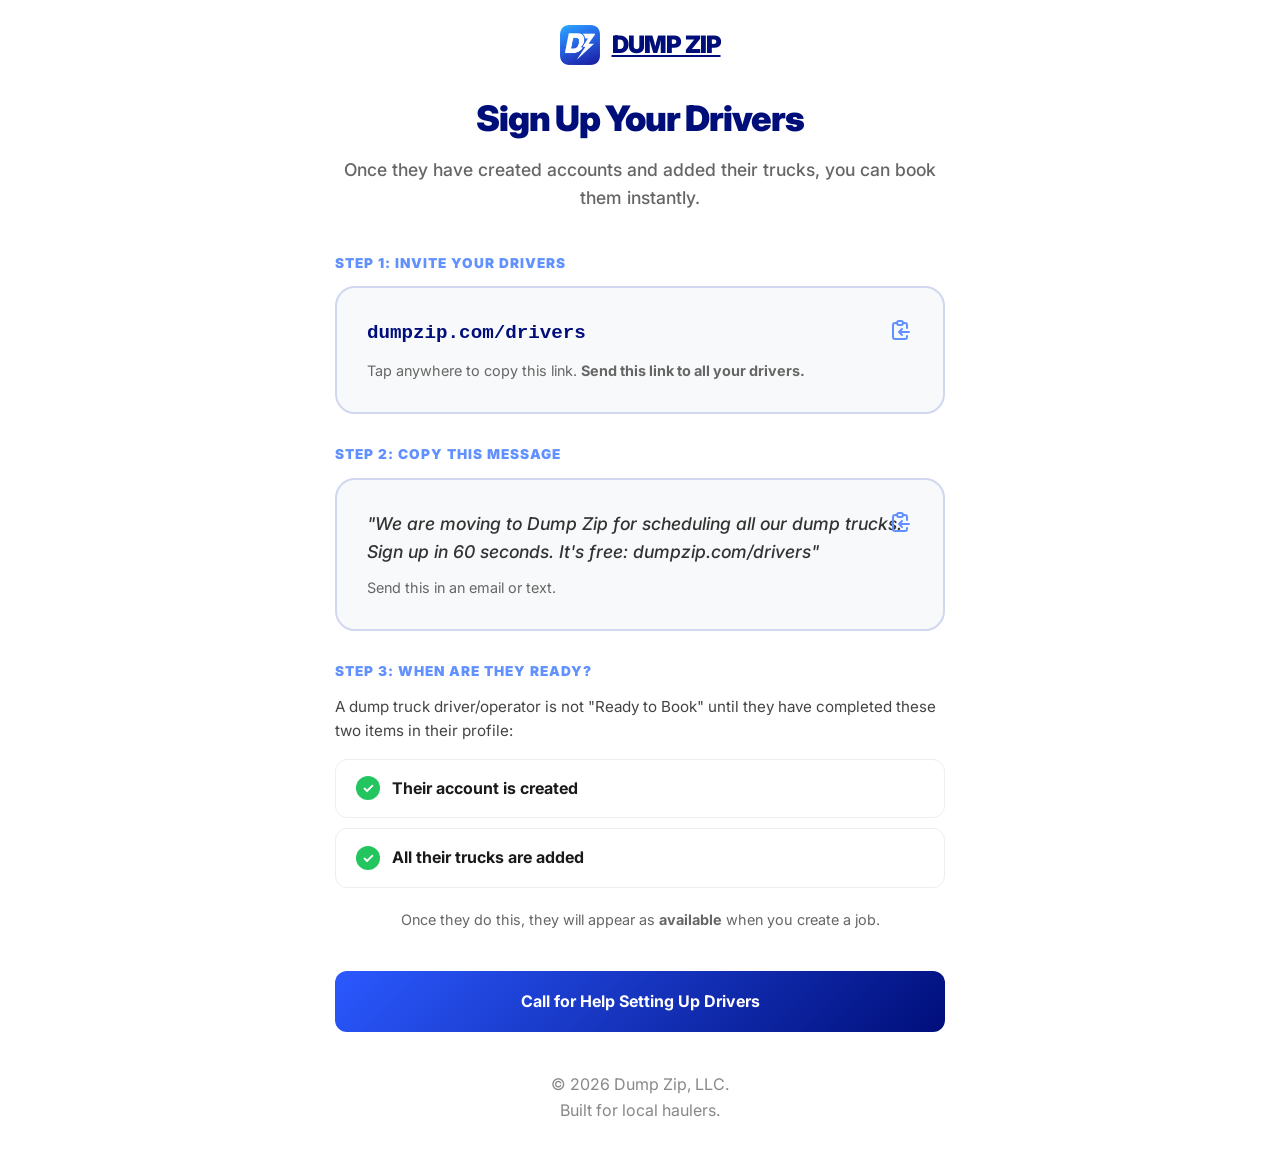
==== contractors/index.html @ 71e38ce5 "Add files via upload" ====
<!DOCTYPE html>
<html lang="en">
<head>
    <meta charset="UTF-8">
    <meta name="viewport" content="width=device-width, initial-scale=1.0">
    <title>Contractor Setup | Dump Zip</title>
    <link rel="preconnect" href="https://fonts.googleapis.com">
    <link rel="preconnect" href="https://fonts.gstatic.com" crossorigin>
    <link href="https://fonts.googleapis.com/css2?family=Inter:wght@400;500;700;900&display=swap" rel="stylesheet">
    <link rel="stylesheet" href="../style.css">
</head>
<body>

<nav>
    <div class="container">
        <a href="../index.html" class="logo dark">
            <img src="../media/logo_transparent_150x150.png" alt="Dump Zip">
            Dump Zip
        </a>
    </div>
</nav>

<div class="container w-narrow" style="text-align: center; padding-top: 0;">
    <header style="margin-bottom: 40px;">
        <h1 style="font-size: 2.2rem; font-weight: 900; color: #000E7A; letter-spacing: -1px; margin-bottom: 10px;">Sign Up Your Drivers</h1>
        <p style="font-size: 1.1rem; color: #666; font-weight: 500;">Once they have created accounts and added their trucks, you can book them instantly.</p>
    </header>

    <!-- STEP 1: THE LINK -->
    <span class="step-label">Step 1: Invite Your Drivers</span>
    <div class="instruction-card" onclick="copyText('https://dumpzip.com/driver-setup.html', 'Link copied to clipboard!')">
        <svg class="copy-icon" fill="none" stroke="currentColor" viewBox="0 0 24 24" xmlns="http://www.w3.org/2000/svg"><path stroke-linecap="round" stroke-linejoin="round" stroke-width="2" d="M8 5H6a2 2 0 00-2 2v12a2 2 0 002 2h10a2 2 0 002-2v-1M8 5a2 2 0 002 2h2a2 2 0 002-2M8 5a2 2 0 012-2h2a2 2 0 012 2m0 0h2a2 2 0 012 2v3m2 4H10m0 0l3-3m-3 3l3 3"></path></svg>
        <span style="font-family: monospace; font-size: 1.2rem; font-weight: 700; color: #000E7A;">dumpzip.com/drivers</span>
        <p style="margin-top:10px; font-size: 0.9rem; color: #666;">Tap anywhere to copy this link. <strong>Send this link to all your drivers.</strong></p>
    </div>

    <!-- STEP 2: THE SCRIPT -->
    <span class="step-label">Step 2: Copy this Message</span>
    <div class="instruction-card" onclick="copyText('We are moving to Dump Zip for scheduling. You must sign up and add your trucks here: https://dumpzip.com/driver-setup.html', 'Message copied! Now paste it in your text thread.')">
        <svg class="copy-icon" fill="none" stroke="currentColor" viewBox="0 0 24 24" xmlns="http://www.w3.org/2000/svg"><path stroke-linecap="round" stroke-linejoin="round" stroke-width="2" d="M8 5H6a2 2 0 00-2 2v12a2 2 0 002 2h10a2 2 0 002-2v-1M8 5a2 2 0 002 2h2a2 2 0 002-2M8 5a2 2 0 012-2h2a2 2 0 012 2m0 0h2a2 2 0 012 2v3m2 4H10m0 0l3-3m-3 3l3 3"></path></svg>
        <span style="font-size: 1.1rem; font-weight: 500; font-style: italic; color: #333;">"We are moving to Dump Zip for scheduling all our dump trucks. Sign up in 60 seconds. It's free: dumpzip.com/drivers"</span>
        <p style="margin-top:10px; font-size: 0.9rem; color: #666;">Send this in an email or text.</p>
    </div>

    <!-- STEP 3: THE VISUAL GOAL -->
    <span class="step-label">Step 3: When are they ready?</span>
    <p style="margin-bottom: 15px; font-size: 0.95rem; color: #444; text-align: left;">A dump truck driver/operator is not "Ready to Book" until they have completed these two items in their profile:</p>
    
    <div class="status-pill">
        <div class="check-circle">✓</div>
        <span>Their account is created</span>
    </div>
    <div class="status-pill">
        <div class="check-circle">✓</div>
        <span>All their trucks are added</span>
    </div>

    <p style="margin-top: 20px; font-size: 0.9rem; color: #666;">Once they do this, they will appear as <strong>available</strong> when you create a job.</p>

    <a href="tel:1234567890" class="btn btn-onboarding">Call for Help Setting Up Drivers</a>

    <footer class="light" style="border-top: none;">
        © <script>document.write(new Date().getFullYear());</script> Dump Zip, LLC. <br>
        Built for local haulers.
    </footer>
</div>

<div id="toast">Message Copied!</div>

<script>
    function copyText(text, message) {
        // 1. Capture the element that was clicked
        const card = event.currentTarget;
        const toast = document.getElementById('toast');

        // 2. Perform the copy
        navigator.clipboard.writeText(text).then(() => {
            // 3. Show feedback
            toast.innerText = message;
            toast.style.display = 'block';
            card.style.borderColor = 'var(--success)'; // Use the success green from CSS
            
            // 4. THE FIX: Hide after 2 seconds
            setTimeout(() => {
                toast.style.display = 'none';
                card.style.borderColor = 'var(--border-color)'; // Reset to standard border
            }, 2000); 
        });
    }
</script>

</body>
</html>
---- style.css ----
/* --- 1. DESIGN TOKENS --- */
:root {
    --primary-gradient: linear-gradient(135deg, #2b59ff 0%, #000E7A 100%);
    --white: #ffffff;
    --text-dark: #1a1a1a;
    --text-light: #f0f0f0;
    --accent: #6190FF;
    --card-bg: #f8f9fa;
    --success: #22c55e;
    --danger: #ef4444;
    --border-color: #d0d7ef;
    --shadow: 0 10px 30px rgba(0,0,0,0.1);
}

/* --- 2. GLOBAL RESET & BASE --- */
/* These must stay at the TOP so classes can override them */
* { margin: 0; padding: 0; box-sizing: border-box; }

/* Structural lists (Nav/Footers) must be clean by default */
ul { list-style: none; padding: 0; margin: 0; }

body {
    font-family: 'Inter', sans-serif;
    line-height: 1.6;
    color: var(--text-dark);
    background-color: var(--white);
    overflow-x: hidden;
    overflow-wrap: break-word; 
}

/* --- 3. GLOBAL NARRATIVE LISTS --- */
/* This section intentionally overrides the 'ul' reset above for text-heavy content */
.narrative ul, 
.legal-body ul { 
    margin-bottom: 20px; 
    padding-left: 25px; 
    list-style-type: disc; 
}

.narrative li, 
.legal-body li { 
    margin-bottom: 12px; 
    display: list-item; 
}

/* --- 4. LAYOUT CONTAINERS --- */
.container { width: 100%; margin: 0 auto; padding: 0 20px; }
.w-wide { max-width: 1200px; }   /* Home/Marketing Grid */
.w-med { max-width: 850px; }    /* Legal / Terms of Service */
.w-narrow { max-width: 650px; } /* Onboarding / Support / Tools */

/* --- 5. NAVIGATION & LOGO --- */
nav { padding: 25px 0; width: 100%; z-index: 100; text-align: center; }
nav.abs { position: absolute; background: transparent; }

.logo {
    font-weight: 900; font-size: 1.8rem; color: var(--white);
    text-transform: uppercase; letter-spacing: -1px;
    display: flex; align-items: center; justify-content: center; gap: 12px;
}
.logo img { width: 40px; height: 40px; object-fit: contain; }
.logo.dark { color: #000E7A; font-size: 1.5rem; }

/* --- 6. HERO SECTION (Landing Page) --- */
.hero {
    background: var(--primary-gradient); color: var(--white);
    padding: 140px 0 100px; text-align: center;
    position: relative; overflow: hidden;
    display: flex; align-items: center; min-height: 650px;
}
.floating-pill {
    position: absolute; padding: 16px 32px; border-radius: 100px;
    font-weight: 700; font-size: 1.1rem; white-space: nowrap;
    box-shadow: 0 30px 60px rgba(0,0,0,0.4); pointer-events: none; z-index: 5;
    display: flex; align-items: center; gap: 12px;
}
.pill-green { background: var(--success); color: white; }
.pill-blue { background: rgba(97, 144, 255, 0.45); color: white; border: 1.5px solid rgba(255,255,255,0.2); }
.pill-glass { background: rgba(255, 255, 255, 0.12); color: white; border: 1.5px solid rgba(255, 255, 255, 0.2); }

/* Placement for Pills */
.p-1 { top: 15%; left: 15%; transform: rotate(-8deg); }
.p-2 { top: 20%; right: 12%; transform: rotate(6deg); filter: blur(2px); opacity: 0.6; }
.p-3 { bottom: 15%; left: 18%; transform: rotate(4deg); }
.p-4 { bottom: 12%; right: 18%; transform: rotate(-6deg); }
.p-5 { top: 48%; left: 8%; transform: rotate(-4deg); filter: blur(3px); opacity: 0.5; }
.p-6 { top: 40%; right: 6%; transform: rotate(10deg); }
.p-7 { top: 8%; left: 42%; transform: rotate(-2deg); filter: blur(4px); opacity: 0.4; }

.legibility-shield {
    position: absolute;
    top: 50%;
    left: 50%;
    transform: translate(-50%, -50%);
    width: 120%; 
    height: 100%;
    z-index: 8;
    pointer-events: none;
    backdrop-filter: blur(25px);
    -webkit-backdrop-filter: blur(25px);
    -webkit-mask-image: radial-gradient(circle, black 20%, transparent 70%);
    mask-image: radial-gradient(circle, black 20%, transparent 70%);
    background: radial-gradient(circle, rgba(0, 5, 46, 0.4) 0%, transparent 70%);
}
.hero-text-content {
    position: relative;
    z-index: 20;
    max-width: 1100px;
    margin: 0 auto;
}
.hero-h1 { font-size: clamp(3rem, 10vw, 7.5rem); font-weight: 900; line-height: 1; letter-spacing: -4px; margin-bottom: 25px; text-shadow: 0 10px 30px rgba(0,0,0,0.3); }
.hero-h2 { font-size: clamp(1.2rem, 3vw, 2.2rem); font-weight: 500; margin-bottom: 60px; letter-spacing: -0.5px; }

/* --- 7. MARKETING BLOCKS --- */
.location-bar { background: #f0f4ff; padding: 20px; text-align: center; font-weight: 700; color: #000E7A; text-transform: uppercase; letter-spacing: 1px; border-bottom: 1px solid #d0d7ef; }

.promise { background: var(--white); padding: 80px 0; border-bottom: 1px solid #eee; }
.promise-grid { display: grid; grid-template-columns: repeat(4, 1fr); gap: 30px; align-items: flex-start; }
.promise-card { text-align: center; padding: 10px; }
.promise-icon { width: 56px; height: 56px; margin: 0 auto 20px auto; color: var(--accent); background: rgba(97, 144, 255, 0.1); padding: 14px; border-radius: 16px; display: block; }
.promise h3 { font-size: 1.25rem; font-weight: 900; margin-bottom: 12px; color: #000E7A; }
.promise p { font-size: 0.95rem; opacity: 0.8; color: #444; }

.features { padding: 100px 0; background-color: var(--card-bg); }
.feature-row { display: flex; align-items: center; gap: 60px; margin-bottom: 120px; }
.feature-row.reverse { flex-direction: row-reverse; }
.feature-text { flex: 1; }
.feature-text h2 { font-size: 2.5rem; font-weight: 900; color: #000E7A; margin-bottom: 20px; }
.feature-text p { font-size: 1.2rem; margin-bottom: 25px; }
.feature-text li { margin-bottom: 15px; padding-left: 30px; position: relative; font-weight: 500; }
.feature-text li::before { content: '✓'; position: absolute; left: 0; color: var(--accent); font-weight: 900; font-size: 1.2rem; }

.feature-video { flex: 0 0 320px; position: relative; }
.phone-frame { background: #fff; padding: 12px; border-radius: 20px; box-shadow: 0 25px 50px -12px rgba(0, 0, 0, 0.15); border: 2px solid #e5e7eb; }
.video-container { width: 100%; border-radius: 10px; overflow: hidden; background: #eee; aspect-ratio: 9/16; display: block; }
.video-container video { width: 100%; height: 100%; object-fit: cover; }

.proof-section { padding: 100px 0; background: var(--white); border-top: 1px solid #eee; }
.proof-grid { display: grid; grid-template-columns: 1fr 1.2fr; gap: 60px; align-items: center; }
.proof-image img { width: 100%; filter: drop-shadow(0 30px 50px rgba(0,0,0,0.3)); transition: transform 0.3s ease; }
.proof-text h2 { font-size: 2.2rem; font-weight: 900; margin-bottom: 20px; color: #000E7A; }

/* Contextual setup links on homepage */
.setup-link {
    display: inline-block;
    margin-top: 20px;
    color: var(--primary-gradient);
    font-weight: 900;
    text-decoration: none;
    font-size: 1rem;
    border-bottom: 2px solid transparent;
    transition: all 0.2s;
    background: #eef2ff;
    padding: 10px 18px;
    border-radius: 8px;
}

.setup-link:hover {
    background: #dbeafe;
    transform: translateX(5px);
}

/* --- 8. BUTTONS --- */
.btn { padding: 18px 32px; border-radius: 12px; text-decoration: none; font-weight: 700; font-size: 1rem; transition: transform 0.2s; text-align: center; display: inline-block; }
.btn-primary { background: var(--white); color: #000E7A; box-shadow: 0 10px 30px rgba(0,0,0,0.2); }
.btn-secondary { background: rgba(255,255,255,0.1); color: var(--white); border: 1px solid rgba(255,255,255,0.3); backdrop-filter: blur(10px); }
.btn-onboarding { background: var(--primary-gradient); color: white; width: 100%; margin-top: 40px; }
.btn:hover { transform: translateY(-3px); }

/* --- 9. ONBOARDING & TOOL-KIT CARDS --- */
.step-label { font-weight: 900; text-transform: uppercase; font-size: 0.85rem; color: var(--accent); letter-spacing: 1px; margin-bottom: 12px; display: block; text-align: left; }
.instruction-card { 
    background: var(--card-bg); 
    border: 2px solid var(--border-color); 
    border-radius: 20px; 
    padding: 30px; 
    margin-bottom: 30px; 
    position: relative;
    cursor: pointer;
    transition: all 0.2s ease;
    text-align: left;
}
.instruction-card:hover { border-color: var(--accent); background: #f0f4ff; }
.copy-icon { position: absolute; top: 30px; right: 30px; color: var(--accent); width: 24px; height: 24px; }

.status-pill { 
    display: flex; align-items: center; gap: 12px; background: #fff; padding: 16px 20px; 
    border-radius: 12px; border: 1.5px solid #eee; font-weight: 700; margin-bottom: 10px;
}
.check-circle { width: 24px; height: 24px; background: var(--success); color: white; border-radius: 50%; display: flex; align-items: center; justify-content: center; font-size: 14px; }

/* --- 10. LEGAL & POLICY STYLES --- */
.legal-body { line-height: 1.7; padding: 60px 0; }
.legal-body h1 { font-size: 2.5rem; font-weight: 900; color: #000E7A; margin-bottom: 10px; }
.legal-body h2 { font-size: 1.5rem; font-weight: 800; color: #000E7A; margin-top: 40px; margin-bottom: 15px; }
.last-updated { color: #666; font-size: 0.95rem; margin-bottom: 40px; border-bottom: 2px solid #f0f0f0; padding-bottom: 20px; }
.highlight-box { background-color: #f0f4ff; border-radius: 12px; padding: 25px; margin: 30px 0; border: 1px solid #d0d7ef; }
.back-link { display: inline-block; margin-bottom: 30px; color: #2b59ff; text-decoration: none; font-weight: 700; font-size: 0.9rem; text-transform: uppercase; letter-spacing: 1px; }
.all-caps { font-size: 0.9rem; font-weight: 700; text-transform: uppercase; }

/* --- 11. WAITLIST FORMS --- */
#signupForm {
    max-width: 450px; margin: 0 auto 20px auto; padding: 40px;
    background: rgba(255, 255, 255, 0.05); border: 1px solid rgba(255, 255, 255, 0.1);
    border-radius: 20px; backdrop-filter: blur(12px); -webkit-backdrop-filter: blur(12px); text-align: center;
}
#signupForm h3 { font-size: 1.5rem; font-weight: 900; margin-bottom: 10px; color: var(--white); letter-spacing: -0.5px; }
#signupForm p { font-size: 0.95rem; color: rgba(255, 255, 255, 0.7); margin-bottom: 25px; }
#signupForm input[type="email"] {
    width: 100%; padding: 18px 20px; border: 1.5px solid rgba(255, 255, 255, 0.15);
    border-radius: 12px; background-color: rgba(0, 0, 0, 0.2); color: var(--white); font-size: 1rem; margin-bottom: 15px;
}
#signupForm button[type="submit"] {
    width: 100%; padding: 18px; border-radius: 12px; background: var(--accent); color: var(--white);
    font-weight: 700; font-size: 1rem; border: none; cursor: pointer; transition: all 0.2s;
}

/* --- 12. FOOTERS --- */
footer { background: #00052e; color: var(--white); padding: 80px 0; text-align: center; }
footer h2 { font-size: 2.5rem; margin-bottom: 30px; font-weight: 900; }
footer.light { background: transparent; color: #888; padding: 40px 0; border-top: 1px solid #eee; }

/* --- 13. FEEDBACK UI --- */
#toast { 
    position: fixed; bottom: 30px; left: 50%; transform: translateX(-50%); 
    background: #000E7A; color: white; padding: 12px 24px; border-radius: 50px; 
    font-weight: 700; display: none; z-index: 1000; box-shadow: var(--shadow);
}

/* --- 14. MOBILE RESPONSIVENESS --- */
@media (max-width: 1024px) { .promise-grid { grid-template-columns: repeat(2, 1fr); gap: 40px; } }
@media (max-width: 900px) {
    .floating-pill, .legibility-shield { display: none; }
    .hero { min-height: auto; padding: 80px 0; }
    .hero-h1 { font-size: 3.5rem; }
    .feature-row, .feature-row.reverse { flex-direction: column; text-align: center; gap: 40px; margin-bottom: 80px; }
    .proof-grid { grid-template-columns: 1fr; text-align: center; gap: 40px; }
}
@media (max-width: 600px) { .promise-grid { grid-template-columns: 1fr; } .btn { width: 100%; } }

/* --- FINAL DRIVER SETUP OVERRIDES --- */

.driver-onboarding .instruction-card {
    background: #fff;
    border: 1px solid var(--border-color);
    border-radius: 24px;
    margin-bottom: 30px;
    padding: 40px;
    box-shadow: 0 4px 20px rgba(0, 14, 122, 0.05);
    /* Resets global .instruction-card { cursor: pointer } to browser default */
    cursor: auto; 
}

.driver-onboarding .instruction-flex {
    display: flex;
    justify-content: space-between;
    align-items: flex-start;
    gap: 40px;
}

.driver-onboarding .instruction-text {
    flex: 1;
}

/* Image Constraint */
.driver-onboarding .instruction-image {
    flex: 0 0 320px;
    max-width: 320px;
}

.ui-screenshot {
    border-radius: 12px;
    box-shadow: 0 10px 40px rgba(0, 14, 122, 0.12);
    overflow: hidden;
    border: 1px solid #eee;
}

.ui-screenshot img {
    width: 100%;
    height: auto;
    display: block;
}

/* Step Circle & Headers */
.driver-onboarding .step-header {
    display: flex;
    gap: 20px;
    margin-bottom: 0;
}

.driver-onboarding .step-circle {
    background: #000E7A;
    color: #fff;
    width: 44px;
    height: 44px;
    border-radius: 50%;
    display: flex;
    align-items: center;
    justify-content: center;
    font-weight: 900;
    font-size: 1.2rem;
    flex-shrink: 0;
}

.driver-onboarding .step-title-group h2 {
    font-size: 1.6rem;
    font-weight: 900;
    margin-bottom: 5px;
    color: #000E7A;
}

/* Button Group Alignment */
.driver-onboarding .setup-btn-group {
    display: flex;
    gap: 12px;
    margin-top: 25px;
    flex-wrap: wrap;
}

.btn-store {
    background: #000;
    color: #fff;
    padding: 12px 24px;
    border-radius: 10px;
    text-decoration: none;
    font-weight: 700;
    display: inline-flex;
    align-items: center;
    justify-content: center;
    gap: 12px;
    min-width: 170px;
}

.store-icon {
    height: 22px !important;
    width: auto !important;
    flex-shrink: 0;
}

.plus-highlight {
    display: inline-flex;
    align-items: center;
    justify-content: center;
    background: #007BFF;
    color: #fff;
    width: 26px;
    height: 26px;
    border-radius: 50%;
    font-weight: 900;
    margin: 0 4px;
}

.sub-narrative {
    margin-top: 15px;
    padding-left: 64px;
    color: #888;
    font-size: 0.95rem;
}

/* Success Footer */
.success-footer {
    text-align: center;
    padding: 50px;
    background: #f0fdf4;
    border: 2px dashed #22c55e;
    border-radius: 30px;
    margin: 40px 0;
}

.success-icon {
    width: 60px;
    height: 60px;
    background: #22c55e;
    color: #fff;
    border-radius: 50%;
    display: flex;
    align-items: center;
    justify-content: center;
    font-size: 30px;
    font-weight: 900;
    margin: 0 auto 20px;
}

/* Mobile Responsive */
@media (max-width: 850px) {
    .driver-onboarding .instruction-flex {
        flex-direction: column;
    }
    .driver-onboarding .instruction-image {
        flex: 0 0 auto;
        width: 100%;
        max-width: 100%;
        margin-top: 20px;
    }
    .sub-narrative { padding-left: 0; }
    .btn-store { width: 100%; }
}
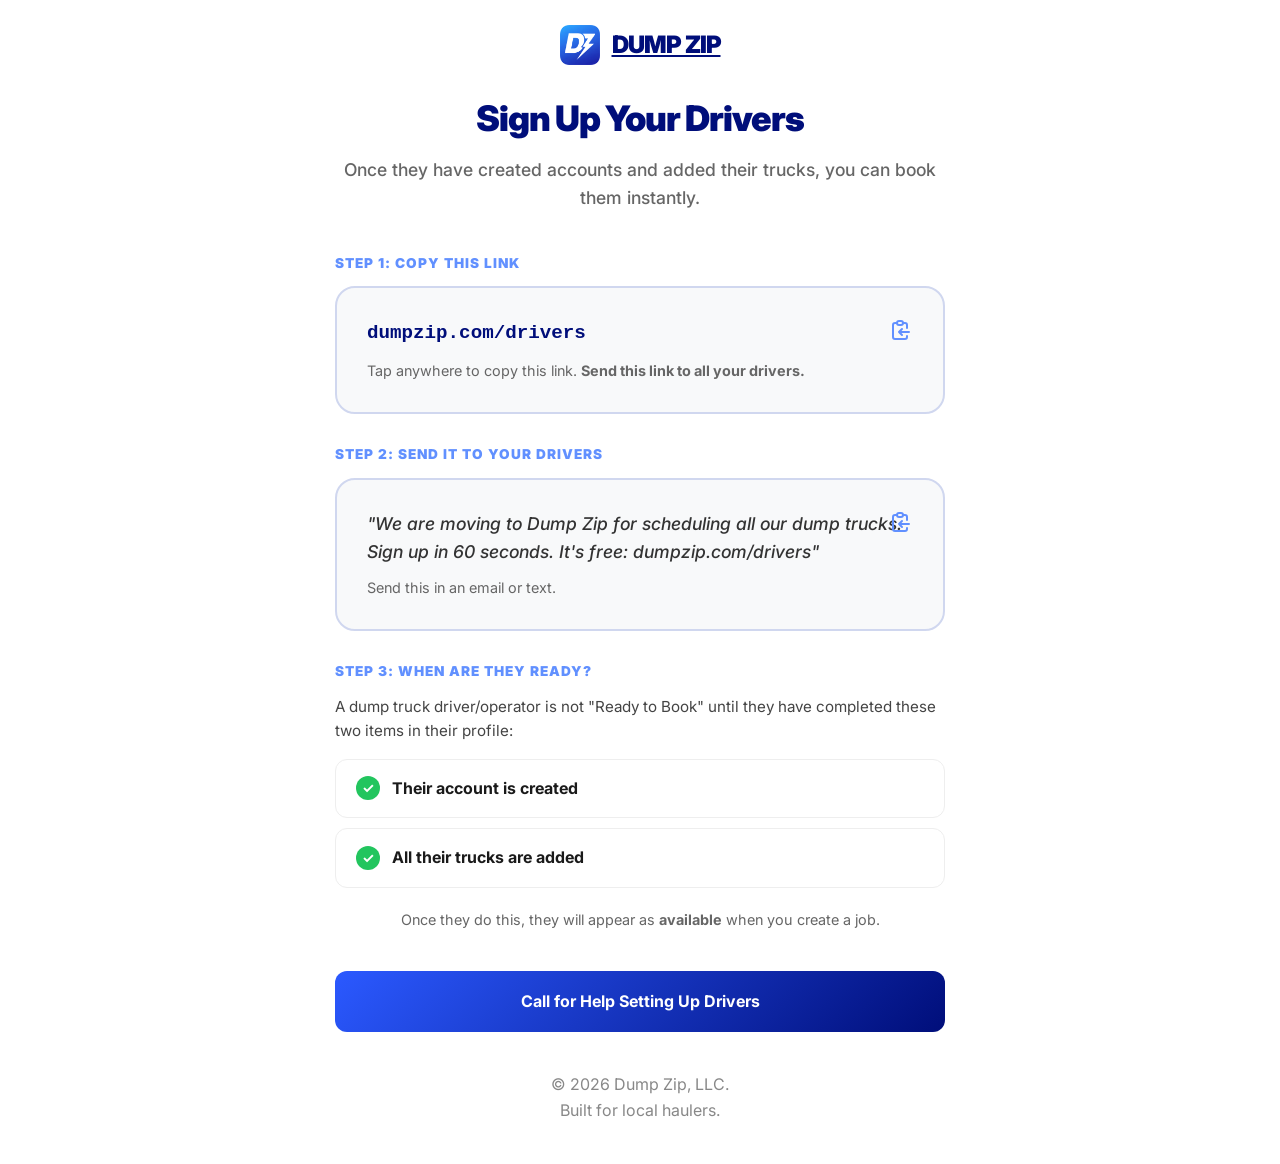
==== commit f913fa72: "Update index.html" ====
--- a/contractors/index.html
+++ b/contractors/index.html
@@ -27,16 +27,16 @@
     </header>
 
     <!-- STEP 1: THE LINK -->
-    <span class="step-label">Step 1: Invite Your Drivers</span>
-    <div class="instruction-card" onclick="copyText('https://dumpzip.com/driver-setup.html', 'Link copied to clipboard!')">
+    <span class="step-label">Step 1: Copy This Link</span>
+    <div class="instruction-card" onclick="copyText('https://dumpzip.com/drivers', 'Link copied to clipboard!')">
         <svg class="copy-icon" fill="none" stroke="currentColor" viewBox="0 0 24 24" xmlns="http://www.w3.org/2000/svg"><path stroke-linecap="round" stroke-linejoin="round" stroke-width="2" d="M8 5H6a2 2 0 00-2 2v12a2 2 0 002 2h10a2 2 0 002-2v-1M8 5a2 2 0 002 2h2a2 2 0 002-2M8 5a2 2 0 012-2h2a2 2 0 012 2m0 0h2a2 2 0 012 2v3m2 4H10m0 0l3-3m-3 3l3 3"></path></svg>
         <span style="font-family: monospace; font-size: 1.2rem; font-weight: 700; color: #000E7A;">dumpzip.com/drivers</span>
         <p style="margin-top:10px; font-size: 0.9rem; color: #666;">Tap anywhere to copy this link. <strong>Send this link to all your drivers.</strong></p>
     </div>
 
     <!-- STEP 2: THE SCRIPT -->
-    <span class="step-label">Step 2: Copy this Message</span>
-    <div class="instruction-card" onclick="copyText('We are moving to Dump Zip for scheduling. You must sign up and add your trucks here: https://dumpzip.com/driver-setup.html', 'Message copied! Now paste it in your text thread.')">
+    <span class="step-label">Step 2: Send It To Your Drivers</span>
+    <div class="instruction-card" onclick="copyText('We are moving to Dump Zip for scheduling all our dump trucks. Sign up in 60 seconds. It's free: dumpzip.com/drivers', 'Message copied! Now paste it in your text thread.')">
         <svg class="copy-icon" fill="none" stroke="currentColor" viewBox="0 0 24 24" xmlns="http://www.w3.org/2000/svg"><path stroke-linecap="round" stroke-linejoin="round" stroke-width="2" d="M8 5H6a2 2 0 00-2 2v12a2 2 0 002 2h10a2 2 0 002-2v-1M8 5a2 2 0 002 2h2a2 2 0 002-2M8 5a2 2 0 012-2h2a2 2 0 012 2m0 0h2a2 2 0 012 2v3m2 4H10m0 0l3-3m-3 3l3 3"></path></svg>
         <span style="font-size: 1.1rem; font-weight: 500; font-style: italic; color: #333;">"We are moving to Dump Zip for scheduling all our dump trucks. Sign up in 60 seconds. It's free: dumpzip.com/drivers"</span>
         <p style="margin-top:10px; font-size: 0.9rem; color: #666;">Send this in an email or text.</p>
@@ -90,4 +90,4 @@
 </script>
 
 </body>
-</html>+</html>
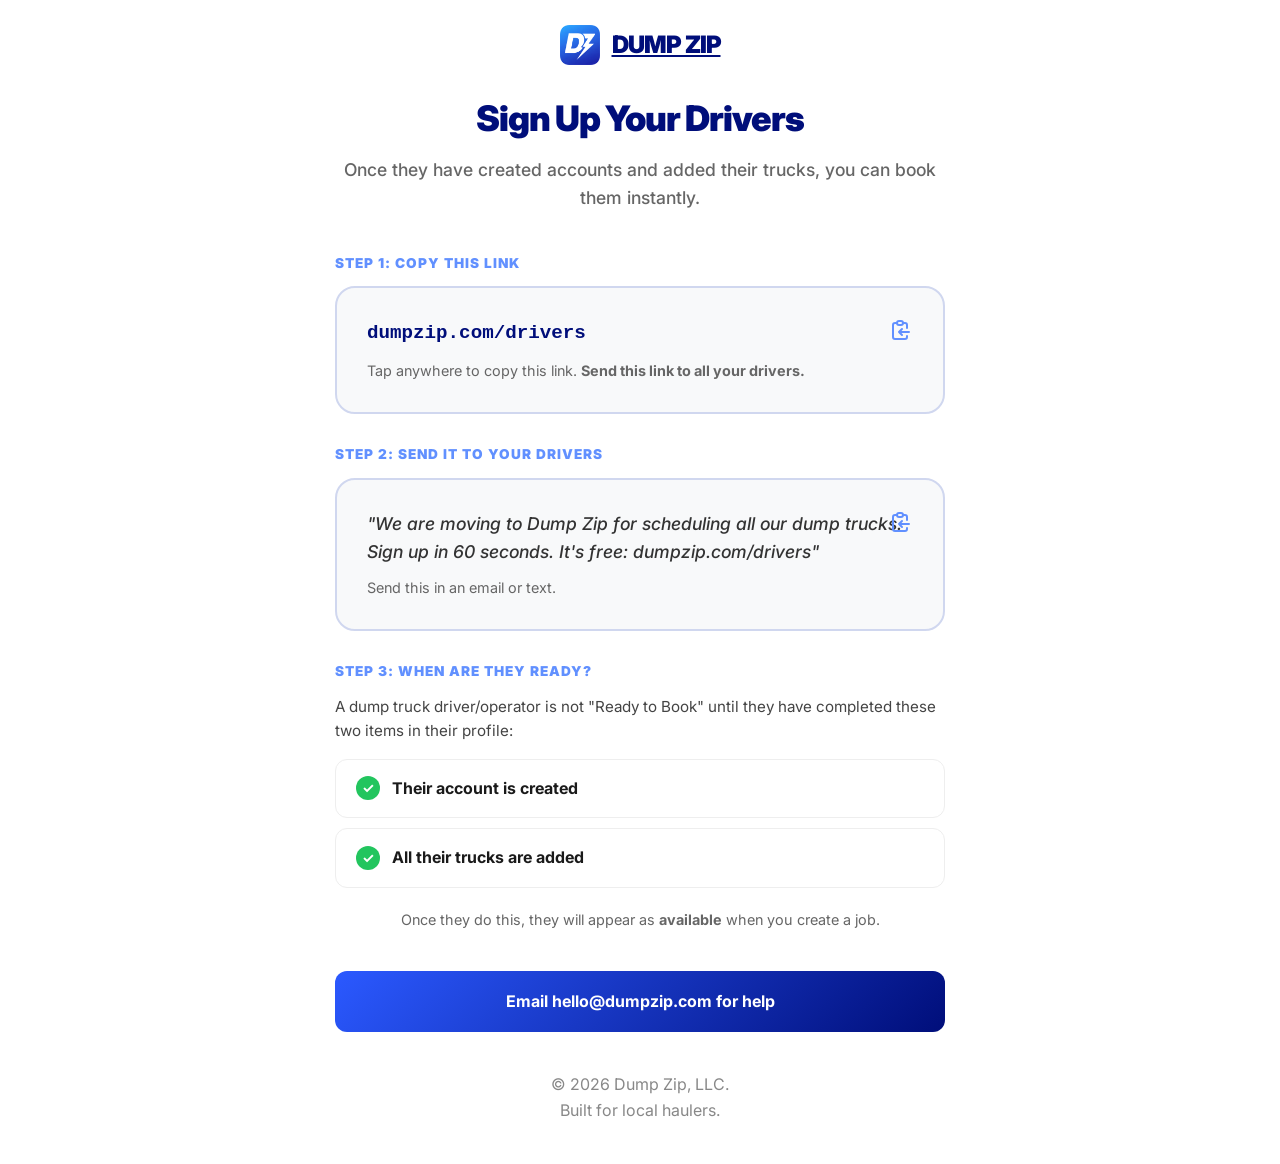
==== commit 7fc29c48: "Update index.html" ====
--- a/contractors/index.html
+++ b/contractors/index.html
@@ -28,16 +28,15 @@
 
     <!-- STEP 1: THE LINK -->
     <span class="step-label">Step 1: Copy This Link</span>
-    <div class="instruction-card" onclick="copyText('https://dumpzip.com/drivers', 'Link copied to clipboard!')">
-        <svg class="copy-icon" fill="none" stroke="currentColor" viewBox="0 0 24 24" xmlns="http://www.w3.org/2000/svg"><path stroke-linecap="round" stroke-linejoin="round" stroke-width="2" d="M8 5H6a2 2 0 00-2 2v12a2 2 0 002 2h10a2 2 0 002-2v-1M8 5a2 2 0 002 2h2a2 2 0 002-2M8 5a2 2 0 012-2h2a2 2 0 012 2m0 0h2a2 2 0 012 2v3m2 4H10m0 0l3-3m-3 3l3 3"></path></svg>
+<div class="instruction-card" onclick="copyText(this, 'https://dumpzip.com/drivers', 'Link copied to clipboard!')">        <svg class="copy-icon" fill="none" stroke="currentColor" viewBox="0 0 24 24" xmlns="http://www.w3.org/2000/svg"><path stroke-linecap="round" stroke-linejoin="round" stroke-width="2" d="M8 5H6a2 2 0 00-2 2v12a2 2 0 002 2h10a2 2 0 002-2v-1M8 5a2 2 0 002 2h2a2 2 0 002-2M8 5a2 2 0 012-2h2a2 2 0 012 2m0 0h2a2 2 0 012 2v3m2 4H10m0 0l3-3m-3 3l3 3"></path></svg>
         <span style="font-family: monospace; font-size: 1.2rem; font-weight: 700; color: #000E7A;">dumpzip.com/drivers</span>
         <p style="margin-top:10px; font-size: 0.9rem; color: #666;">Tap anywhere to copy this link. <strong>Send this link to all your drivers.</strong></p>
     </div>
 
     <!-- STEP 2: THE SCRIPT -->
     <span class="step-label">Step 2: Send It To Your Drivers</span>
-    <div class="instruction-card" onclick="copyText('We are moving to Dump Zip for scheduling all our dump trucks. Sign up in 60 seconds. It's free: dumpzip.com/drivers', 'Message copied! Now paste it in your text thread.')">
-        <svg class="copy-icon" fill="none" stroke="currentColor" viewBox="0 0 24 24" xmlns="http://www.w3.org/2000/svg"><path stroke-linecap="round" stroke-linejoin="round" stroke-width="2" d="M8 5H6a2 2 0 00-2 2v12a2 2 0 002 2h10a2 2 0 002-2v-1M8 5a2 2 0 002 2h2a2 2 0 002-2M8 5a2 2 0 012-2h2a2 2 0 012 2m0 0h2a2 2 0 012 2v3m2 4H10m0 0l3-3m-3 3l3 3"></path></svg>
+<!-- Fixed Step 2 Line -->
+<div class="instruction-card" onclick="copyText(this, 'We are moving to Dump Zip for scheduling all our dump trucks. Sign up in 60 seconds. It\'s free: dumpzip.com/drivers', 'Message copied! Now paste it in your text thread.')">        <svg class="copy-icon" fill="none" stroke="currentColor" viewBox="0 0 24 24" xmlns="http://www.w3.org/2000/svg"><path stroke-linecap="round" stroke-linejoin="round" stroke-width="2" d="M8 5H6a2 2 0 00-2 2v12a2 2 0 002 2h10a2 2 0 002-2v-1M8 5a2 2 0 002 2h2a2 2 0 002-2M8 5a2 2 0 012-2h2a2 2 0 012 2m0 0h2a2 2 0 012 2v3m2 4H10m0 0l3-3m-3 3l3 3"></path></svg>
         <span style="font-size: 1.1rem; font-weight: 500; font-style: italic; color: #333;">"We are moving to Dump Zip for scheduling all our dump trucks. Sign up in 60 seconds. It's free: dumpzip.com/drivers"</span>
         <p style="margin-top:10px; font-size: 0.9rem; color: #666;">Send this in an email or text.</p>
     </div>
@@ -57,7 +56,7 @@
 
     <p style="margin-top: 20px; font-size: 0.9rem; color: #666;">Once they do this, they will appear as <strong>available</strong> when you create a job.</p>
 
-    <a href="tel:1234567890" class="btn btn-onboarding">Call for Help Setting Up Drivers</a>
+    <a href="mailto:hello@dumpzip.com" class="btn btn-onboarding">Email hello@dumpzip.com for help</a>
 
     <footer class="light" style="border-top: none;">
         © <script>document.write(new Date().getFullYear());</script> Dump Zip, LLC. <br>
@@ -68,23 +67,20 @@
 <div id="toast">Message Copied!</div>
 
 <script>
-    function copyText(text, message) {
-        // 1. Capture the element that was clicked
-        const card = event.currentTarget;
+    function copyText(card, text, message) {
         const toast = document.getElementById('toast');
 
-        // 2. Perform the copy
         navigator.clipboard.writeText(text).then(() => {
-            // 3. Show feedback
             toast.innerText = message;
             toast.style.display = 'block';
-            card.style.borderColor = 'var(--success)'; // Use the success green from CSS
+            card.style.borderColor = 'var(--success)'; 
             
-            // 4. THE FIX: Hide after 2 seconds
             setTimeout(() => {
                 toast.style.display = 'none';
-                card.style.borderColor = 'var(--border-color)'; // Reset to standard border
+                card.style.borderColor = 'var(--border-color)'; 
             }, 2000); 
+        }).catch(err => {
+            console.error('Failed to copy: ', err);
         });
     }
 </script>
